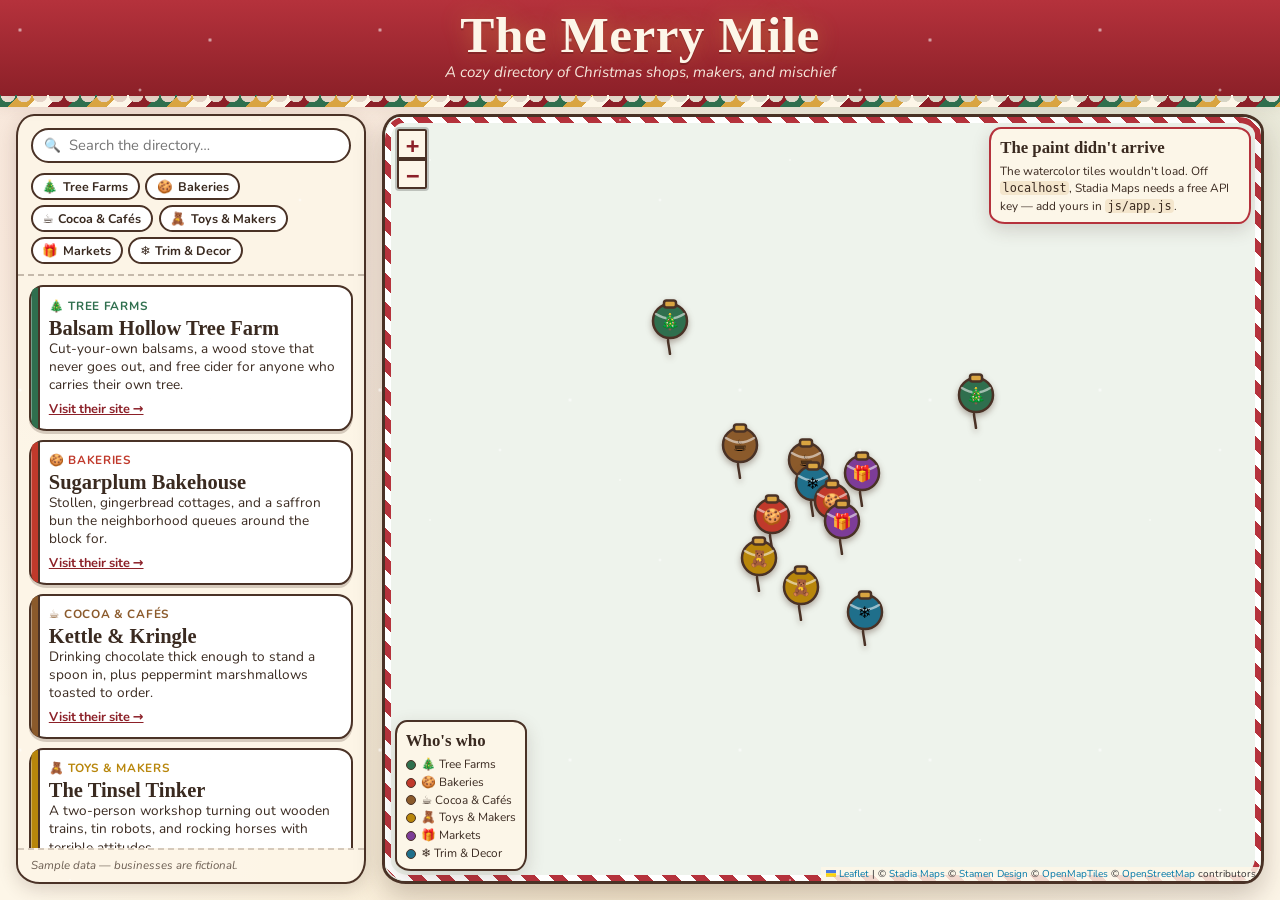
==== index.html @ 19cf841a "Add illustrated Leaflet map for the Christmas business directory A static, no-build site plotting ea" ====
<!DOCTYPE html>
<html lang="en">
<head>
  <meta charset="utf-8" />
  <meta name="viewport" content="width=device-width, initial-scale=1" />
  <title>The Merry Mile — Christmas Business Map</title>
  <meta name="description" content="An illustrated, hand-drawn map of local Christmas shops, bakeries, tree farms and makers." />

  <link rel="preconnect" href="https://fonts.googleapis.com" />
  <link rel="preconnect" href="https://fonts.gstatic.com" crossorigin />
  <link href="https://fonts.googleapis.com/css2?family=Mountains+of+Christmas:wght@400;700&family=Nunito:ital,wght@0,400;0,700;1,400&display=swap" rel="stylesheet" />

  <!-- Leaflet 1.9.4 is vendored in vendor/ so the map works offline and without a CDN. -->
  <link rel="stylesheet" href="vendor/leaflet/leaflet.css" />
  <link rel="stylesheet" href="css/styles.css" />
  <link rel="icon" href="data:image/svg+xml,<svg xmlns='http://www.w3.org/2000/svg' viewBox='0 0 100 100'><text y='.9em' font-size='90'>🎄</text></svg>" />
</head>
<body>
  <div class="snow" aria-hidden="true"></div>

  <header class="banner">
    <div class="banner__garland" aria-hidden="true"></div>
    <div class="banner__inner">
      <h1 class="banner__title" id="siteTitle">The Merry Mile</h1>
      <p class="banner__subtitle" id="siteSubtitle">A cozy directory of Christmas shops, makers, and mischief</p>
    </div>
  </header>

  <main class="layout">
    <aside class="sidebar" aria-label="Directory">
      <div class="sidebar__head">
        <label class="search" for="search">
          <span class="search__icon" aria-hidden="true">🔍</span>
          <input id="search" type="search" placeholder="Search the directory…" autocomplete="off" />
        </label>
        <div class="filters" id="filters" role="group" aria-label="Filter by category"></div>
      </div>
      <ul class="cards" id="cards"></ul>
      <p class="sidebar__note" id="sidebarNote"></p>
    </aside>

    <div class="map-frame">
      <div id="map" role="application" aria-label="Map of Christmas businesses"></div>
      <noscript><p class="noscript">This map needs JavaScript to unwrap itself. 🎁</p></noscript>
    </div>
  </main>

  <script src="vendor/leaflet/leaflet.js"></script>
  <script src="js/app.js"></script>
</body>
</html>
---- vendor/leaflet/leaflet.css ----
/* required styles */

.leaflet-pane,
.leaflet-tile,
.leaflet-marker-icon,
.leaflet-marker-shadow,
.leaflet-tile-container,
.leaflet-pane > svg,
.leaflet-pane > canvas,
.leaflet-zoom-box,
.leaflet-image-layer,
.leaflet-layer {
	position: absolute;
	left: 0;
	top: 0;
	}
.leaflet-container {
	overflow: hidden;
	}
.leaflet-tile,
.leaflet-marker-icon,
.leaflet-marker-shadow {
	-webkit-user-select: none;
	   -moz-user-select: none;
	        user-select: none;
	  -webkit-user-drag: none;
	}
/* Prevents IE11 from highlighting tiles in blue */
.leaflet-tile::selection {
	background: transparent;
}
/* Safari renders non-retina tile on retina better with this, but Chrome is worse */
.leaflet-safari .leaflet-tile {
	image-rendering: -webkit-optimize-contrast;
	}
/* hack that prevents hw layers "stretching" when loading new tiles */
.leaflet-safari .leaflet-tile-container {
	width: 1600px;
	height: 1600px;
	-webkit-transform-origin: 0 0;
	}
.leaflet-marker-icon,
.leaflet-marker-shadow {
	display: block;
	}
/* .leaflet-container svg: reset svg max-width decleration shipped in Joomla! (joomla.org) 3.x */
/* .leaflet-container img: map is broken in FF if you have max-width: 100% on tiles */
.leaflet-container .leaflet-overlay-pane svg {
	max-width: none !important;
	max-height: none !important;
	}
.leaflet-container .leaflet-marker-pane img,
.leaflet-container .leaflet-shadow-pane img,
.leaflet-container .leaflet-tile-pane img,
.leaflet-container img.leaflet-image-layer,
.leaflet-container .leaflet-tile {
	max-width: none !important;
	max-height: none !important;
	width: auto;
	padding: 0;
	}

.leaflet-container img.leaflet-tile {
	/* See: https://bugs.chromium.org/p/chromium/issues/detail?id=600120 */
	mix-blend-mode: plus-lighter;
}

.leaflet-container.leaflet-touch-zoom {
	-ms-touch-action: pan-x pan-y;
	touch-action: pan-x pan-y;
	}
.leaflet-container.leaflet-touch-drag {
	-ms-touch-action: pinch-zoom;
	/* Fallback for FF which doesn't support pinch-zoom */
	touch-action: none;
	touch-action: pinch-zoom;
}
.leaflet-container.leaflet-touch-drag.leaflet-touch-zoom {
	-ms-touch-action: none;
	touch-action: none;
}
.leaflet-container {
	-webkit-tap-highlight-color: transparent;
}
.leaflet-container a {
	-webkit-tap-highlight-color: rgba(51, 181, 229, 0.4);
}
.leaflet-tile {
	filter: inherit;
	visibility: hidden;
	}
.leaflet-tile-loaded {
	visibility: inherit;
	}
.leaflet-zoom-box {
	width: 0;
	height: 0;
	-moz-box-sizing: border-box;
	     box-sizing: border-box;
	z-index: 800;
	}
/* workaround for https://bugzilla.mozilla.org/show_bug.cgi?id=888319 */
.leaflet-overlay-pane svg {
	-moz-user-select: none;
	}

.leaflet-pane         { z-index: 400; }

.leaflet-tile-pane    { z-index: 200; }
.leaflet-overlay-pane { z-index: 400; }
.leaflet-shadow-pane  { z-index: 500; }
.leaflet-marker-pane  { z-index: 600; }
.leaflet-tooltip-pane   { z-index: 650; }
.leaflet-popup-pane   { z-index: 700; }

.leaflet-map-pane canvas { z-index: 100; }
.leaflet-map-pane svg    { z-index: 200; }

.leaflet-vml-shape {
	width: 1px;
	height: 1px;
	}
.lvml {
	behavior: url(#default#VML);
	display: inline-block;
	position: absolute;
	}


/* control positioning */

.leaflet-control {
	position: relative;
	z-index: 800;
	pointer-events: visiblePainted; /* IE 9-10 doesn't have auto */
	pointer-events: auto;
	}
.leaflet-top,
.leaflet-bottom {
	position: absolute;
	z-index: 1000;
	pointer-events: none;
	}
.leaflet-top {
	top: 0;
	}
.leaflet-right {
	right: 0;
	}
.leaflet-bottom {
	bottom: 0;
	}
.leaflet-left {
	left: 0;
	}
.leaflet-control {
	float: left;
	clear: both;
	}
.leaflet-right .leaflet-control {
	float: right;
	}
.leaflet-top .leaflet-control {
	margin-top: 10px;
	}
.leaflet-bottom .leaflet-control {
	margin-bottom: 10px;
	}
.leaflet-left .leaflet-control {
	margin-left: 10px;
	}
.leaflet-right .leaflet-control {
	margin-right: 10px;
	}


/* zoom and fade animations */

.leaflet-fade-anim .leaflet-popup {
	opacity: 0;
	-webkit-transition: opacity 0.2s linear;
	   -moz-transition: opacity 0.2s linear;
	        transition: opacity 0.2s linear;
	}
.leaflet-fade-anim .leaflet-map-pane .leaflet-popup {
	opacity: 1;
	}
.leaflet-zoom-animated {
	-webkit-transform-origin: 0 0;
	    -ms-transform-origin: 0 0;
	        transform-origin: 0 0;
	}
svg.leaflet-zoom-animated {
	will-change: transform;
}

.leaflet-zoom-anim .leaflet-zoom-animated {
	-webkit-transition: -webkit-transform 0.25s cubic-bezier(0,0,0.25,1);
	   -moz-transition:    -moz-transform 0.25s cubic-bezier(0,0,0.25,1);
	        transition:         transform 0.25s cubic-bezier(0,0,0.25,1);
	}
.leaflet-zoom-anim .leaflet-tile,
.leaflet-pan-anim .leaflet-tile {
	-webkit-transition: none;
	   -moz-transition: none;
	        transition: none;
	}

.leaflet-zoom-anim .leaflet-zoom-hide {
	visibility: hidden;
	}


/* cursors */

.leaflet-interactive {
	cursor: pointer;
	}
.leaflet-grab {
	cursor: -webkit-grab;
	cursor:    -moz-grab;
	cursor:         grab;
	}
.leaflet-crosshair,
.leaflet-crosshair .leaflet-interactive {
	cursor: crosshair;
	}
.leaflet-popup-pane,
.leaflet-control {
	cursor: auto;
	}
.leaflet-dragging .leaflet-grab,
.leaflet-dragging .leaflet-grab .leaflet-interactive,
.leaflet-dragging .leaflet-marker-draggable {
	cursor: move;
	cursor: -webkit-grabbing;
	cursor:    -moz-grabbing;
	cursor:         grabbing;
	}

/* marker & overlays interactivity */
.leaflet-marker-icon,
.leaflet-marker-shadow,
.leaflet-image-layer,
.leaflet-pane > svg path,
.leaflet-tile-container {
	pointer-events: none;
	}

.leaflet-marker-icon.leaflet-interactive,
.leaflet-image-layer.leaflet-interactive,
.leaflet-pane > svg path.leaflet-interactive,
svg.leaflet-image-layer.leaflet-interactive path {
	pointer-events: visiblePainted; /* IE 9-10 doesn't have auto */
	pointer-events: auto;
	}

/* visual tweaks */

.leaflet-container {
	background: #ddd;
	outline-offset: 1px;
	}
.leaflet-container a {
	color: #0078A8;
	}
.leaflet-zoom-box {
	border: 2px dotted #38f;
	background: rgba(255,255,255,0.5);
	}


/* general typography */
.leaflet-container {
	font-family: "Helvetica Neue", Arial, Helvetica, sans-serif;
	font-size: 12px;
	font-size: 0.75rem;
	line-height: 1.5;
	}


/* general toolbar styles */

.leaflet-bar {
	box-shadow: 0 1px 5px rgba(0,0,0,0.65);
	border-radius: 4px;
	}
.leaflet-bar a {
	background-color: #fff;
	border-bottom: 1px solid #ccc;
	width: 26px;
	height: 26px;
	line-height: 26px;
	display: block;
	text-align: center;
	text-decoration: none;
	color: black;
	}
.leaflet-bar a,
.leaflet-control-layers-toggle {
	background-position: 50% 50%;
	background-repeat: no-repeat;
	display: block;
	}
.leaflet-bar a:hover,
.leaflet-bar a:focus {
	background-color: #f4f4f4;
	}
.leaflet-bar a:first-child {
	border-top-left-radius: 4px;
	border-top-right-radius: 4px;
	}
.leaflet-bar a:last-child {
	border-bottom-left-radius: 4px;
	border-bottom-right-radius: 4px;
	border-bottom: none;
	}
.leaflet-bar a.leaflet-disabled {
	cursor: default;
	background-color: #f4f4f4;
	color: #bbb;
	}

.leaflet-touch .leaflet-bar a {
	width: 30px;
	height: 30px;
	line-height: 30px;
	}
.leaflet-touch .leaflet-bar a:first-child {
	border-top-left-radius: 2px;
	border-top-right-radius: 2px;
	}
.leaflet-touch .leaflet-bar a:last-child {
	border-bottom-left-radius: 2px;
	border-bottom-right-radius: 2px;
	}

/* zoom control */

.leaflet-control-zoom-in,
.leaflet-control-zoom-out {
	font: bold 18px 'Lucida Console', Monaco, monospace;
	text-indent: 1px;
	}

.leaflet-touch .leaflet-control-zoom-in, .leaflet-touch .leaflet-control-zoom-out  {
	font-size: 22px;
	}


/* layers control */

.leaflet-control-layers {
	box-shadow: 0 1px 5px rgba(0,0,0,0.4);
	background: #fff;
	border-radius: 5px;
	}
.leaflet-control-layers-toggle {
	background-image: url(images/layers.png);
	width: 36px;
	height: 36px;
	}
.leaflet-retina .leaflet-control-layers-toggle {
	background-image: url(images/layers-2x.png);
	background-size: 26px 26px;
	}
.leaflet-touch .leaflet-control-layers-toggle {
	width: 44px;
	height: 44px;
	}
.leaflet-control-layers .leaflet-control-layers-list,
.leaflet-control-layers-expanded .leaflet-control-layers-toggle {
	display: none;
	}
.leaflet-control-layers-expanded .leaflet-control-layers-list {
	display: block;
	position: relative;
	}
.leaflet-control-layers-expanded {
	padding: 6px 10px 6px 6px;
	color: #333;
	background: #fff;
	}
.leaflet-control-layers-scrollbar {
	overflow-y: scroll;
	overflow-x: hidden;
	padding-right: 5px;
	}
.leaflet-control-layers-selector {
	margin-top: 2px;
	position: relative;
	top: 1px;
	}
.leaflet-control-layers label {
	display: block;
	font-size: 13px;
	font-size: 1.08333em;
	}
.leaflet-control-layers-separator {
	height: 0;
	border-top: 1px solid #ddd;
	margin: 5px -10px 5px -6px;
	}

/* Default icon URLs */
.leaflet-default-icon-path { /* used only in path-guessing heuristic, see L.Icon.Default */
	background-image: url(images/marker-icon.png);
	}


/* attribution and scale controls */

.leaflet-container .leaflet-control-attribution {
	background: #fff;
	background: rgba(255, 255, 255, 0.8);
	margin: 0;
	}
.leaflet-control-attribution,
.leaflet-control-scale-line {
	padding: 0 5px;
	color: #333;
	line-height: 1.4;
	}
.leaflet-control-attribution a {
	text-decoration: none;
	}
.leaflet-control-attribution a:hover,
.leaflet-control-attribution a:focus {
	text-decoration: underline;
	}
.leaflet-attribution-flag {
	display: inline !important;
	vertical-align: baseline !important;
	width: 1em;
	height: 0.6669em;
	}
.leaflet-left .leaflet-control-scale {
	margin-left: 5px;
	}
.leaflet-bottom .leaflet-control-scale {
	margin-bottom: 5px;
	}
.leaflet-control-scale-line {
	border: 2px solid #777;
	border-top: none;
	line-height: 1.1;
	padding: 2px 5px 1px;
	white-space: nowrap;
	-moz-box-sizing: border-box;
	     box-sizing: border-box;
	background: rgba(255, 255, 255, 0.8);
	text-shadow: 1px 1px #fff;
	}
.leaflet-control-scale-line:not(:first-child) {
	border-top: 2px solid #777;
	border-bottom: none;
	margin-top: -2px;
	}
.leaflet-control-scale-line:not(:first-child):not(:last-child) {
	border-bottom: 2px solid #777;
	}

.leaflet-touch .leaflet-control-attribution,
.leaflet-touch .leaflet-control-layers,
.leaflet-touch .leaflet-bar {
	box-shadow: none;
	}
.leaflet-touch .leaflet-control-layers,
.leaflet-touch .leaflet-bar {
	border: 2px solid rgba(0,0,0,0.2);
	background-clip: padding-box;
	}


/* popup */

.leaflet-popup {
	position: absolute;
	text-align: center;
	margin-bottom: 20px;
	}
.leaflet-popup-content-wrapper {
	padding: 1px;
	text-align: left;
	border-radius: 12px;
	}
.leaflet-popup-content {
	margin: 13px 24px 13px 20px;
	line-height: 1.3;
	font-size: 13px;
	font-size: 1.08333em;
	min-height: 1px;
	}
.leaflet-popup-content p {
	margin: 17px 0;
	margin: 1.3em 0;
	}
.leaflet-popup-tip-container {
	width: 40px;
	height: 20px;
	position: absolute;
	left: 50%;
	margin-top: -1px;
	margin-left: -20px;
	overflow: hidden;
	pointer-events: none;
	}
.leaflet-popup-tip {
	width: 17px;
	height: 17px;
	padding: 1px;

	margin: -10px auto 0;
	pointer-events: auto;

	-webkit-transform: rotate(45deg);
	   -moz-transform: rotate(45deg);
	    -ms-transform: rotate(45deg);
	        transform: rotate(45deg);
	}
.leaflet-popup-content-wrapper,
.leaflet-popup-tip {
	background: white;
	color: #333;
	box-shadow: 0 3px 14px rgba(0,0,0,0.4);
	}
.leaflet-container a.leaflet-popup-close-button {
	position: absolute;
	top: 0;
	right: 0;
	border: none;
	text-align: center;
	width: 24px;
	height: 24px;
	font: 16px/24px Tahoma, Verdana, sans-serif;
	color: #757575;
	text-decoration: none;
	background: transparent;
	}
.leaflet-container a.leaflet-popup-close-button:hover,
.leaflet-container a.leaflet-popup-close-button:focus {
	color: #585858;
	}
.leaflet-popup-scrolled {
	overflow: auto;
	}

.leaflet-oldie .leaflet-popup-content-wrapper {
	-ms-zoom: 1;
	}
.leaflet-oldie .leaflet-popup-tip {
	width: 24px;
	margin: 0 auto;

	-ms-filter: "progid:DXImageTransform.Microsoft.Matrix(M11=0.70710678, M12=0.70710678, M21=-0.70710678, M22=0.70710678)";
	filter: progid:DXImageTransform.Microsoft.Matrix(M11=0.70710678, M12=0.70710678, M21=-0.70710678, M22=0.70710678);
	}

.leaflet-oldie .leaflet-control-zoom,
.leaflet-oldie .leaflet-control-layers,
.leaflet-oldie .leaflet-popup-content-wrapper,
.leaflet-oldie .leaflet-popup-tip {
	border: 1px solid #999;
	}


/* div icon */

.leaflet-div-icon {
	background: #fff;
	border: 1px solid #666;
	}


/* Tooltip */
/* Base styles for the element that has a tooltip */
.leaflet-tooltip {
	position: absolute;
	padding: 6px;
	background-color: #fff;
	border: 1px solid #fff;
	border-radius: 3px;
	color: #222;
	white-space: nowrap;
	-webkit-user-select: none;
	-moz-user-select: none;
	-ms-user-select: none;
	user-select: none;
	pointer-events: none;
	box-shadow: 0 1px 3px rgba(0,0,0,0.4);
	}
.leaflet-tooltip.leaflet-interactive {
	cursor: pointer;
	pointer-events: auto;
	}
.leaflet-tooltip-top:before,
.leaflet-tooltip-bottom:before,
.leaflet-tooltip-left:before,
.leaflet-tooltip-right:before {
	position: absolute;
	pointer-events: none;
	border: 6px solid transparent;
	background: transparent;
	content: "";
	}

/* Directions */

.leaflet-tooltip-bottom {
	margin-top: 6px;
}
.leaflet-tooltip-top {
	margin-top: -6px;
}
.leaflet-tooltip-bottom:before,
.leaflet-tooltip-top:before {
	left: 50%;
	margin-left: -6px;
	}
.leaflet-tooltip-top:before {
	bottom: 0;
	margin-bottom: -12px;
	border-top-color: #fff;
	}
.leaflet-tooltip-bottom:before {
	top: 0;
	margin-top: -12px;
	margin-left: -6px;
	border-bottom-color: #fff;
	}
.leaflet-tooltip-left {
	margin-left: -6px;
}
.leaflet-tooltip-right {
	margin-left: 6px;
}
.leaflet-tooltip-left:before,
.leaflet-tooltip-right:before {
	top: 50%;
	margin-top: -6px;
	}
.leaflet-tooltip-left:before {
	right: 0;
	margin-right: -12px;
	border-left-color: #fff;
	}
.leaflet-tooltip-right:before {
	left: 0;
	margin-left: -12px;
	border-right-color: #fff;
	}

/* Printing */

@media print {
	/* Prevent printers from removing background-images of controls. */
	.leaflet-control {
		-webkit-print-color-adjust: exact;
		print-color-adjust: exact;
		}
	}
---- css/styles.css ----
/* ---------------------------------------------------------------
   The Merry Mile — cozy, illustrated styling
   Palette: cranberry, spruce, gold, cocoa, and paper-white snow
   --------------------------------------------------------------- */

:root {
  --cranberry: #b5323c;
  --cranberry-deep: #8c2028;
  --spruce: #2f6f4e;
  --spruce-deep: #1f4c36;
  --gold: #d9a441;
  --cocoa: #4a3226;
  --parchment: #fdf6e8;
  --parchment-deep: #f4e6cd;
  --ink: #3a2a20;

  --shadow-soft: 0 6px 18px rgba(74, 50, 38, .18);
  --shadow-lift: 0 12px 28px rgba(74, 50, 38, .26);
  --radius-blob: 18px 22px 20px 24px / 22px 18px 24px 20px;

  --font-display: "Mountains of Christmas", "Comic Sans MS", cursive;
  --font-body: "Nunito", system-ui, -apple-system, "Segoe UI", sans-serif;
}

* { box-sizing: border-box; }

html, body {
  height: 100%;
  margin: 0;
}

body {
  font-family: var(--font-body);
  color: var(--ink);
  background-color: var(--parchment);
  /* faint paper grain + a soft holiday wash */
  background-image:
    radial-gradient(circle at 12% 18%, rgba(181, 50, 60, .10), transparent 42%),
    radial-gradient(circle at 88% 8%, rgba(47, 111, 78, .12), transparent 46%),
    radial-gradient(circle at 50% 100%, rgba(217, 164, 65, .14), transparent 55%);
  display: flex;
  flex-direction: column;
  overflow: hidden;
}

a { color: var(--cranberry-deep); }

/* ---------------------------- Snowfall ---------------------------- */

.snow {
  position: fixed;
  inset: 0;
  pointer-events: none;
  z-index: 900;
  opacity: .75;
  background-image:
    radial-gradient(2.5px 2.5px at 20px 30px, #fff, transparent),
    radial-gradient(2px 2px at 140px 90px, #fff, transparent),
    radial-gradient(1.5px 1.5px at 70px 160px, #fff, transparent),
    radial-gradient(2.5px 2.5px at 210px 40px, #fff, transparent),
    radial-gradient(2px 2px at 300px 200px, #fff, transparent),
    radial-gradient(1.5px 1.5px at 260px 120px, #fff, transparent);
  background-size: 360px 360px;
  animation: snowfall 22s linear infinite;
}

@keyframes snowfall {
  from { background-position: 0 -360px, 0 -360px, 0 -360px, 0 -360px, 0 -360px, 0 -360px; }
  to   { background-position: 40px 360px, -30px 360px, 20px 360px, -50px 360px, 15px 360px, -20px 360px; }
}

@media (prefers-reduced-motion: reduce) {
  .snow { animation: none; opacity: .4; }
}

/* ----------------------------- Banner ----------------------------- */

.banner {
  position: relative;
  flex: none;
  background: linear-gradient(180deg, var(--cranberry) 0%, var(--cranberry-deep) 100%);
  color: var(--parchment);
  box-shadow: var(--shadow-soft);
  z-index: 800;
}

/* a little string of bunting under the banner */
.banner__garland {
  position: absolute;
  left: 0; right: 0; bottom: -11px;
  height: 12px;
  background:
    repeating-linear-gradient(135deg,
      var(--spruce) 0 14px,
      var(--gold) 14px 28px,
      var(--parchment) 28px 42px,
      var(--cranberry-deep) 42px 56px);
  -webkit-mask-image: radial-gradient(circle at 8px 0, transparent 7px, #000 7.5px);
  mask-image: radial-gradient(circle at 8px 0, transparent 7px, #000 7.5px);
  -webkit-mask-size: 16px 12px;
  mask-size: 16px 12px;
}

.banner__inner {
  max-width: 1400px;
  margin: 0 auto;
  padding: .55rem 1.25rem .85rem;
  text-align: center;
}

.banner__title {
  font-family: var(--font-display);
  font-size: clamp(2rem, 4.5vw, 3.2rem);
  line-height: 1;
  margin: 0;
  letter-spacing: .5px;
  text-shadow: 0 2px 0 rgba(0, 0, 0, .18), 0 0 22px rgba(217, 164, 65, .45);
}

.banner__subtitle {
  margin: .15rem 0 0;
  font-size: .95rem;
  font-style: italic;
  opacity: .92;
}

/* ----------------------------- Layout ----------------------------- */

.layout {
  flex: 1 1 auto;
  min-height: 0;
  display: grid;
  grid-template-columns: minmax(280px, 350px) 1fr;
  gap: 1rem;
  padding: 1.1rem 1rem 1rem;
  max-width: 1400px;
  width: 100%;
  margin: 0 auto;
}

/* ----------------------------- Sidebar ---------------------------- */

.sidebar {
  min-height: 0;
  display: flex;
  flex-direction: column;
  background: rgba(253, 246, 232, .92);
  border: 2px solid var(--cocoa);
  border-radius: var(--radius-blob);
  box-shadow: var(--shadow-soft);
  overflow: hidden;
}

.sidebar__head {
  padding: .75rem .8rem .6rem;
  border-bottom: 2px dashed rgba(74, 50, 38, .3);
}

.search {
  display: flex;
  align-items: center;
  gap: .4rem;
  background: #fff;
  border: 2px solid var(--cocoa);
  border-radius: 999px;
  padding: .3rem .7rem;
}

.search__icon { font-size: .85rem; }

.search input {
  flex: 1;
  border: 0;
  outline: 0;
  font: inherit;
  font-size: .92rem;
  background: transparent;
  color: var(--ink);
}

.filters {
  display: flex;
  flex-wrap: wrap;
  gap: .35rem;
  margin-top: .6rem;
}

.chip {
  font: inherit;
  font-size: .78rem;
  font-weight: 700;
  cursor: pointer;
  border: 2px solid var(--cocoa);
  border-radius: 999px;
  padding: .18rem .6rem;
  background: #fff;
  color: var(--ink);
  display: inline-flex;
  align-items: center;
  gap: .3rem;
  transition: transform .12s ease, background-color .12s ease, color .12s ease;
}

.chip:hover { transform: translateY(-1px) rotate(-1deg); }
.chip[aria-pressed="true"] { color: #fff; background: var(--chip-color, var(--spruce)); }
.chip:focus-visible { outline: 3px solid var(--gold); outline-offset: 2px; }

/* Directory cards */

.cards {
  list-style: none;
  margin: 0;
  padding: .6rem .7rem 1rem;
  overflow-y: auto;
  flex: 1 1 auto;
  scrollbar-color: var(--cranberry) transparent;
}

.card {
  position: relative;
  background: #fff;
  border: 2px solid var(--cocoa);
  border-radius: 14px 16px 14px 18px / 16px 14px 18px 14px;
  padding: .55rem .7rem .6rem 1.1rem;
  margin-bottom: .55rem;
  cursor: pointer;
  box-shadow: 0 3px 0 rgba(74, 50, 38, .22);
  transition: transform .14s ease, box-shadow .14s ease;
}

.card::before {
  content: "";
  position: absolute;
  left: 0; top: 0; bottom: 0;
  width: 7px;
  background: var(--card-color, var(--spruce));
  border-right: 2px solid var(--cocoa);
  border-radius: 12px 0 0 14px;
}

.card:hover,
.card.is-active {
  transform: translate(-1px, -2px) rotate(-.4deg);
  box-shadow: 0 6px 0 rgba(74, 50, 38, .22);
}

.card.is-active { background: var(--parchment-deep); }

.card__name {
  font-family: var(--font-display);
  font-size: 1.28rem;
  line-height: 1.1;
  margin: 0;
}

.card__meta {
  font-size: .74rem;
  text-transform: uppercase;
  letter-spacing: .06em;
  font-weight: 700;
  color: var(--card-color, var(--spruce));
  margin: .1rem 0 .2rem;
}

.card__blurb {
  margin: 0;
  font-size: .85rem;
  line-height: 1.35;
}

.card__link {
  display: inline-block;
  margin-top: .35rem;
  font-size: .8rem;
  font-weight: 700;
}

.cards__empty {
  text-align: center;
  font-style: italic;
  padding: 1.5rem .5rem;
  opacity: .7;
}

.sidebar__note {
  flex: none;
  margin: 0;
  padding: .45rem .8rem .55rem;
  border-top: 2px dashed rgba(74, 50, 38, .3);
  font-size: .72rem;
  font-style: italic;
  opacity: .75;
}

/* ---------------------------- Map frame --------------------------- */

.map-frame {
  position: relative;
  min-height: 0;
  border: 3px solid var(--cocoa);
  border-radius: var(--radius-blob);
  box-shadow: var(--shadow-lift);
  overflow: hidden;
  background: #e8f0ea;
}

/* candy-cane rope around the map */
.map-frame::after {
  content: "";
  position: absolute;
  inset: 0;
  pointer-events: none;
  z-index: 500;
  border-radius: inherit;
  box-shadow: inset 0 0 0 6px transparent;
  border: 6px solid transparent;
  background:
    repeating-linear-gradient(45deg,
      var(--cranberry) 0 10px,
      #fff 10px 20px) border-box;
  -webkit-mask:
    linear-gradient(#000 0 0) padding-box,
    linear-gradient(#000 0 0);
  -webkit-mask-composite: xor;
  mask-composite: exclude;
}

#map {
  position: absolute;
  inset: 0;
  background: #eef3ec;
}

.noscript {
  position: absolute;
  inset: 0;
  display: grid;
  place-content: center;
  font-family: var(--font-display);
  font-size: 1.6rem;
}

/* ------------------------------ Pins ------------------------------ */

.pin {
  background: none !important;
  border: 0 !important;
}

.pin__svg {
  display: block;
  filter: drop-shadow(0 3px 3px rgba(74, 50, 38, .4));
  transform-origin: 50% 100%;
  transition: transform .16s cubic-bezier(.34, 1.56, .64, 1);
}

.pin:hover .pin__svg,
.pin.is-active .pin__svg {
  transform: scale(1.18) translateY(-2px);
}

.pin.is-active .pin__svg {
  animation: jingle .5s ease-in-out;
}

@keyframes jingle {
  0%, 100% { transform: scale(1.18) translateY(-2px) rotate(0); }
  25%      { transform: scale(1.18) translateY(-4px) rotate(-7deg); }
  75%      { transform: scale(1.18) translateY(-4px) rotate(7deg); }
}

@media (prefers-reduced-motion: reduce) {
  .pin__svg { transition: none; }
  .pin.is-active .pin__svg { animation: none; }
}

.pin.is-dimmed { opacity: .25; filter: grayscale(.6); }

/* --------------------------- Hover card --------------------------- */

.leaflet-popup.merry-popup .leaflet-popup-content-wrapper {
  background: var(--parchment);
  color: var(--ink);
  border: 2.5px solid var(--cocoa);
  border-radius: 16px 20px 16px 22px / 20px 16px 22px 16px;
  box-shadow: var(--shadow-lift);
  padding: 0;
}

.leaflet-popup.merry-popup .leaflet-popup-content {
  margin: 0;
  width: 250px !important;
  padding: .65rem .8rem .7rem;
}

.leaflet-popup.merry-popup .leaflet-popup-tip {
  background: var(--parchment);
  border: 2.5px solid var(--cocoa);
  box-shadow: none;
}

.leaflet-popup.merry-popup a.leaflet-popup-close-button { display: none; }

.pop__ribbon {
  display: inline-flex;
  align-items: center;
  gap: .3rem;
  font-size: .68rem;
  font-weight: 700;
  letter-spacing: .07em;
  text-transform: uppercase;
  color: #fff;
  background: var(--pop-color, var(--spruce));
  border: 2px solid var(--cocoa);
  border-radius: 999px;
  padding: .05rem .5rem;
  margin-bottom: .25rem;
}

.pop__name {
  font-family: var(--font-display);
  font-size: 1.45rem;
  line-height: 1.05;
  margin: 0 0 .15rem;
}

.pop__blurb {
  margin: 0;
  font-size: .87rem;
  line-height: 1.4;
}

.pop__details {
  margin: .4rem 0 0;
  font-size: .76rem;
  opacity: .8;
  display: flex;
  flex-direction: column;
  gap: .1rem;
}

.leaflet-container a.pop__link {
  display: inline-block;
  margin-top: .5rem;
  font-family: var(--font-display);
  font-size: 1.05rem;
  font-weight: 700;
  text-decoration: none;
  color: #fff;
  background: var(--cranberry);
  border: 2px solid var(--cocoa);
  border-radius: 999px;
  padding: .1rem .75rem .18rem;
  box-shadow: 0 3px 0 rgba(74, 50, 38, .3);
}

.leaflet-container a.pop__link:hover {
  background: var(--spruce);
  transform: translateY(-1px);
}

.leaflet-container a.pop__link:focus-visible { outline: 3px solid var(--gold); outline-offset: 2px; }

/* ------------------------ Leaflet chrome trim ---------------------- */

.leaflet-container { font-family: var(--font-body); }

.leaflet-control-zoom a {
  background: var(--parchment) !important;
  color: var(--cranberry-deep) !important;
  border: 2px solid var(--cocoa) !important;
  font-weight: 700;
}

.leaflet-control-zoom a:hover { background: var(--parchment-deep) !important; }

.leaflet-control-attribution {
  background: rgba(253, 246, 232, .85) !important;
  font-size: 10px;
}

.map-legend {
  background: rgba(253, 246, 232, .93);
  border: 2px solid var(--cocoa);
  border-radius: 12px 14px 12px 16px / 14px 12px 16px 12px;
  box-shadow: var(--shadow-soft);
  padding: .4rem .55rem;
  font-size: .74rem;
  line-height: 1.5;
}

.map-legend h2 {
  font-family: var(--font-display);
  font-size: 1.05rem;
  margin: 0 0 .15rem;
}

.map-legend li {
  list-style: none;
  display: flex;
  align-items: center;
  gap: .35rem;
}

.map-legend ul { margin: 0; padding: 0; }

.map-legend .swatch {
  width: 10px;
  height: 10px;
  border-radius: 50%;
  border: 1.5px solid var(--cocoa);
  background: var(--swatch, var(--spruce));
}

/* ---------------------------- Responsive --------------------------- */

@media (max-width: 860px) {
  body { overflow: auto; }

  .layout {
    grid-template-columns: 1fr;
    padding: 1rem .7rem;
  }

  .map-frame { height: 60vh; min-height: 340px; }

  .sidebar { max-height: 60vh; }
}

.tile-warning {
  max-width: 17rem;
  border-color: var(--cranberry);
}

.tile-warning code {
  background: var(--parchment-deep);
  border-radius: 4px;
  padding: 0 .2em;
}
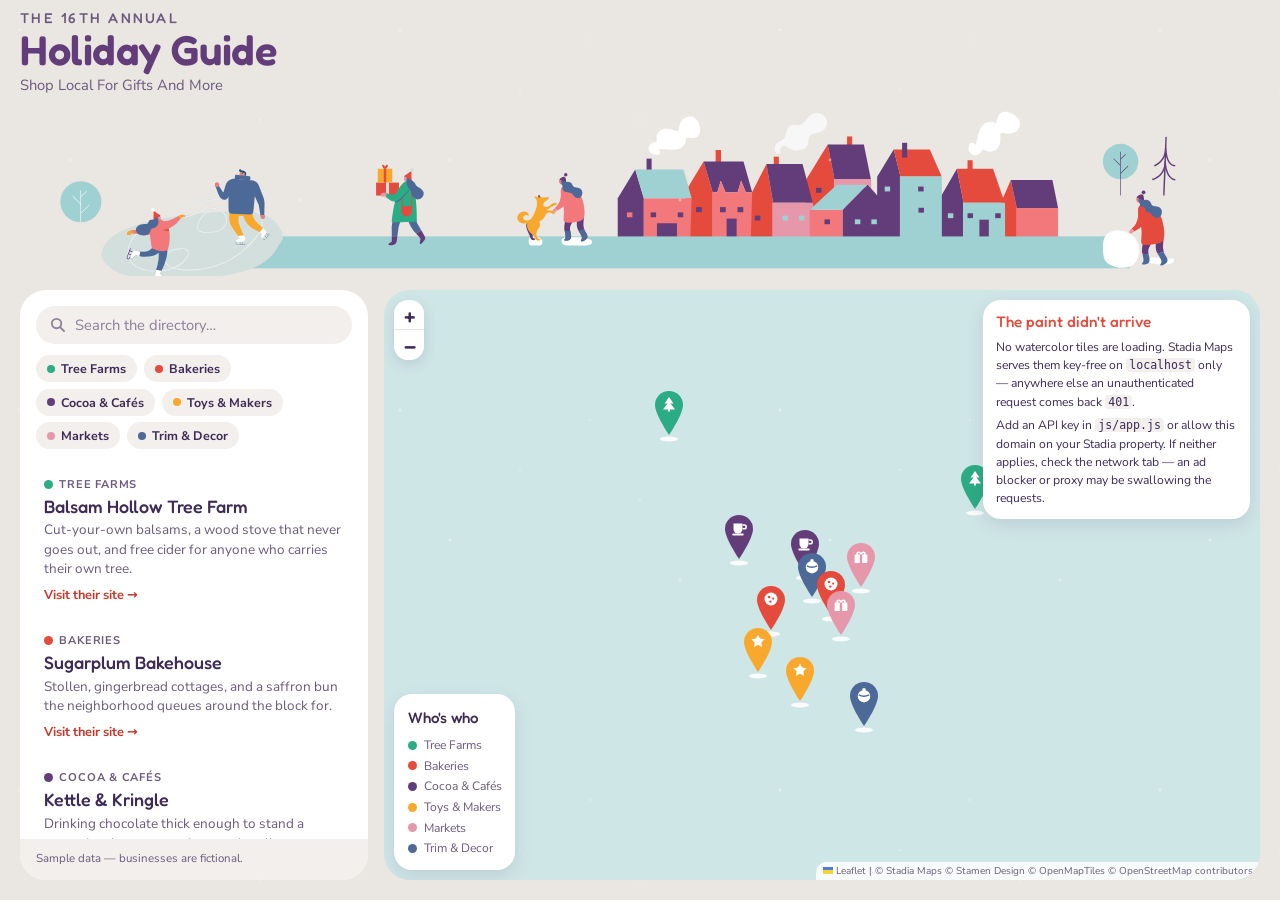
==== commit b9c56812: "Restyle in flat vector, use the header artwork, rename to Holiday Guide Rebuilds the interface aroun" ====
--- a/index.html
+++ b/index.html
@@ -3,26 +3,28 @@
 <head>
   <meta charset="utf-8" />
   <meta name="viewport" content="width=device-width, initial-scale=1" />
-  <title>The Merry Mile — Christmas Business Map</title>
-  <meta name="description" content="An illustrated, hand-drawn map of local Christmas shops, bakeries, tree farms and makers." />
+  <title>The 16th Annual Holiday Guide</title>
+  <meta name="description" content="A flat-illustrated map of local Christmas shops, bakeries, tree farms and makers." />
 
-  <link rel="preconnect" href="https://fonts.googleapis.com" />
-  <link rel="preconnect" href="https://fonts.gstatic.com" crossorigin />
-  <link href="https://fonts.googleapis.com/css2?family=Mountains+of+Christmas:wght@400;700&family=Nunito:ital,wght@0,400;0,700;1,400&display=swap" rel="stylesheet" />
-
-  <!-- Leaflet 1.9.4 is vendored in vendor/ so the map works offline and without a CDN. -->
+  <!-- Leaflet 1.9.4 and the typefaces are vendored so the map works offline and without a CDN. -->
   <link rel="stylesheet" href="vendor/leaflet/leaflet.css" />
   <link rel="stylesheet" href="css/styles.css" />
-  <link rel="icon" href="data:image/svg+xml,<svg xmlns='http://www.w3.org/2000/svg' viewBox='0 0 100 100'><text y='.9em' font-size='90'>🎄</text></svg>" />
+  <link rel="icon" href="data:image/svg+xml,<svg xmlns='http://www.w3.org/2000/svg' viewBox='0 0 32 32'><circle cx='16' cy='13' r='9' fill='%23e54b3c'/><rect x='15' y='20' width='2' height='9' fill='%23633d7a'/></svg>" />
 </head>
 <body>
   <div class="snow" aria-hidden="true"></div>
 
   <header class="banner">
-    <div class="banner__garland" aria-hidden="true"></div>
     <div class="banner__inner">
-      <h1 class="banner__title" id="siteTitle">The Merry Mile</h1>
-      <p class="banner__subtitle" id="siteSubtitle">A cozy directory of Christmas shops, makers, and mischief</p>
+      <h1 class="banner__title" id="siteTitle">
+        <span class="banner__lead" id="siteTitleLead">The 16th Annual</span>
+        <span class="banner__main" id="siteTitleMain">Holiday Guide</span>
+      </h1>
+      <p class="banner__subtitle" id="siteSubtitle">Shop Local For Gifts And More</p>
+    </div>
+
+    <div class="banner__scene">
+      <img src="assets/holiday-header2.svg" alt="" aria-hidden="true" width="2062" height="385" />
     </div>
   </header>
 
@@ -30,7 +32,10 @@
     <aside class="sidebar" aria-label="Directory">
       <div class="sidebar__head">
         <label class="search" for="search">
-          <span class="search__icon" aria-hidden="true">🔍</span>
+          <svg class="search__icon" viewBox="0 0 16 16" fill="none" aria-hidden="true">
+            <circle cx="7" cy="7" r="5" stroke="currentColor" stroke-width="2" />
+            <path d="M11 11l4 4" stroke="currentColor" stroke-width="2" stroke-linecap="round" />
+          </svg>
           <input id="search" type="search" placeholder="Search the directory…" autocomplete="off" />
         </label>
         <div class="filters" id="filters" role="group" aria-label="Filter by category"></div>
@@ -41,7 +46,7 @@
 
     <div class="map-frame">
       <div id="map" role="application" aria-label="Map of Christmas businesses"></div>
-      <noscript><p class="noscript">This map needs JavaScript to unwrap itself. 🎁</p></noscript>
+      <noscript><p class="noscript">This map needs JavaScript to unwrap itself.</p></noscript>
     </div>
   </main>
 
--- a/css/styles.css
+++ b/css/styles.css
@@ -1,49 +1,83 @@
 /* ---------------------------------------------------------------
-   The Merry Mile — cozy, illustrated styling
-   Palette: cranberry, spruce, gold, cocoa, and paper-white snow
+   The Merry Mile — flat illustrated styling
+   Modelled on a flat-vector winter scene: warm greige ground,
+   deep-purple ink, coral / teal / mint / gold accents, no outlines,
+   no gradients, no drop shadows.
    --------------------------------------------------------------- */
 
+@font-face {
+  font-family: "Fredoka";
+  src: url("../vendor/fonts/fredoka-latin-500-normal.woff2") format("woff2");
+  font-weight: 500;
+  font-display: swap;
+}
+
+@font-face {
+  font-family: "Fredoka";
+  src: url("../vendor/fonts/fredoka-latin-600-normal.woff2") format("woff2");
+  font-weight: 600;
+  font-display: swap;
+}
+
+@font-face {
+  font-family: "Nunito Sans";
+  src: url("../vendor/fonts/nunito-sans-latin-400-normal.woff2") format("woff2");
+  font-weight: 400;
+  font-display: swap;
+}
+
+@font-face {
+  font-family: "Nunito Sans";
+  src: url("../vendor/fonts/nunito-sans-latin-700-normal.woff2") format("woff2");
+  font-weight: 700;
+  font-display: swap;
+}
+
 :root {
-  --cranberry: #b5323c;
-  --cranberry-deep: #8c2028;
-  --spruce: #2f6f4e;
-  --spruce-deep: #1f4c36;
-  --gold: #d9a441;
-  --cocoa: #4a3226;
-  --parchment: #fdf6e8;
-  --parchment-deep: #f4e6cd;
-  --ink: #3a2a20;
-
-  --shadow-soft: 0 6px 18px rgba(74, 50, 38, .18);
-  --shadow-lift: 0 12px 28px rgba(74, 50, 38, .26);
-  --radius-blob: 18px 22px 20px 24px / 22px 18px 24px 20px;
-
-  --font-display: "Mountains of Christmas", "Comic Sans MS", cursive;
-  --font-body: "Nunito", system-ui, -apple-system, "Segoe UI", sans-serif;
+  /* ground + ink */
+  --greige: #eae6e2;        /* the artwork's own ground colour */
+  --greige-warm: #f2efec;
+  --paper: #ffffff;
+  --ink: #3e2a56;
+  --ink-soft: #6b5a7c;
+
+  /* the scene palette */
+  --coral: #e54b3c;
+  --pink: #e697aa;
+  --salmon: #f3787b;
+  --purple: #633d7a;
+  --teal: #9fd0d2;
+  --teal-mid: #7cc4c8;
+  --pale-sage: #d3dfdd;
+  --mint: #cfe6e7;
+  --green: #2cac84;
+  --gold: #f8a92d;
+  --navy: #4d6998;
+  --deep-blue: #24536f;
+  --coral-text: #c33a2c;   /* AA-safe coral for text on white */
+
+  --radius-lg: 26px;
+  --radius-md: 18px;
+  --radius-sm: 12px;
+
+  --font-display: "Fredoka", ui-rounded, "Segoe UI", system-ui, sans-serif;
+  --font-body: "Nunito Sans", system-ui, -apple-system, "Segoe UI", sans-serif;
 }
 
 * { box-sizing: border-box; }
 
-html, body {
-  height: 100%;
-  margin: 0;
-}
+html, body { height: 100%; margin: 0; }
 
 body {
   font-family: var(--font-body);
   color: var(--ink);
-  background-color: var(--parchment);
-  /* faint paper grain + a soft holiday wash */
-  background-image:
-    radial-gradient(circle at 12% 18%, rgba(181, 50, 60, .10), transparent 42%),
-    radial-gradient(circle at 88% 8%, rgba(47, 111, 78, .12), transparent 46%),
-    radial-gradient(circle at 50% 100%, rgba(217, 164, 65, .14), transparent 55%);
+  background: var(--greige);
   display: flex;
   flex-direction: column;
   overflow: hidden;
 }
 
-a { color: var(--cranberry-deep); }
+a { color: var(--coral-text); }
 
 /* ---------------------------- Snowfall ---------------------------- */
 
@@ -52,25 +86,25 @@
   inset: 0;
   pointer-events: none;
   z-index: 900;
-  opacity: .75;
+  opacity: .55;
   background-image:
-    radial-gradient(2.5px 2.5px at 20px 30px, #fff, transparent),
-    radial-gradient(2px 2px at 140px 90px, #fff, transparent),
-    radial-gradient(1.5px 1.5px at 70px 160px, #fff, transparent),
-    radial-gradient(2.5px 2.5px at 210px 40px, #fff, transparent),
+    radial-gradient(2px 2px at 20px 30px, #fff, transparent),
+    radial-gradient(1.5px 1.5px at 140px 90px, #fff, transparent),
+    radial-gradient(2px 2px at 70px 160px, #fff, transparent),
+    radial-gradient(1.5px 1.5px at 210px 40px, #fff, transparent),
     radial-gradient(2px 2px at 300px 200px, #fff, transparent),
     radial-gradient(1.5px 1.5px at 260px 120px, #fff, transparent);
-  background-size: 360px 360px;
-  animation: snowfall 22s linear infinite;
+  background-size: 380px 380px;
+  animation: snowfall 26s linear infinite;
 }
 
 @keyframes snowfall {
-  from { background-position: 0 -360px, 0 -360px, 0 -360px, 0 -360px, 0 -360px, 0 -360px; }
-  to   { background-position: 40px 360px, -30px 360px, 20px 360px, -50px 360px, 15px 360px, -20px 360px; }
+  from { background-position: 0 -380px, 0 -380px, 0 -380px, 0 -380px, 0 -380px, 0 -380px; }
+  to   { background-position: 30px 380px, -25px 380px, 15px 380px, -40px 380px, 10px 380px, -15px 380px; }
 }
 
 @media (prefers-reduced-motion: reduce) {
-  .snow { animation: none; opacity: .4; }
+  .snow { animation: none; opacity: .3; }
 }
 
 /* ----------------------------- Banner ----------------------------- */
@@ -78,50 +112,69 @@
 .banner {
   position: relative;
   flex: none;
-  background: linear-gradient(180deg, var(--cranberry) 0%, var(--cranberry-deep) 100%);
-  color: var(--parchment);
-  box-shadow: var(--shadow-soft);
+  background: var(--greige);
+  color: var(--ink);
   z-index: 800;
-}
-
-/* a little string of bunting under the banner */
-.banner__garland {
-  position: absolute;
-  left: 0; right: 0; bottom: -11px;
-  height: 12px;
-  background:
-    repeating-linear-gradient(135deg,
-      var(--spruce) 0 14px,
-      var(--gold) 14px 28px,
-      var(--parchment) 28px 42px,
-      var(--cranberry-deep) 42px 56px);
-  -webkit-mask-image: radial-gradient(circle at 8px 0, transparent 7px, #000 7.5px);
-  mask-image: radial-gradient(circle at 8px 0, transparent 7px, #000 7.5px);
-  -webkit-mask-size: 16px 12px;
-  mask-size: 16px 12px;
+  padding: .7rem 0 0;
 }
 
 .banner__inner {
   max-width: 1400px;
   margin: 0 auto;
-  padding: .55rem 1.25rem .85rem;
-  text-align: center;
+  padding: 0 1.25rem;
 }
 
 .banner__title {
   font-family: var(--font-display);
-  font-size: clamp(2rem, 4.5vw, 3.2rem);
+  font-size: clamp(1.7rem, 3.4vw, 2.6rem);
   line-height: 1;
   margin: 0;
-  letter-spacing: .5px;
-  text-shadow: 0 2px 0 rgba(0, 0, 0, .18), 0 0 22px rgba(217, 164, 65, .45);
+  color: var(--purple);
+}
+
+/* "The 16th Annual" rides above the name at a fraction of its size */
+.banner__lead {
+  display: block;
+  font-size: .34em;
+  font-weight: 500;
+  letter-spacing: .16em;
+  text-transform: uppercase;
+  color: var(--ink-soft);
+  margin-bottom: .28em;
+}
+
+.banner__main {
+  display: block;
+  font-weight: 600;
+  letter-spacing: -.01em;
 }
 
 .banner__subtitle {
-  margin: .15rem 0 0;
-  font-size: .95rem;
-  font-style: italic;
-  opacity: .92;
+  margin: .25rem 0 0;
+  font-size: .92rem;
+  color: var(--ink-soft);
+}
+
+/* the illustrated band; the artwork's own ground colour matches --greige,
+   so it blends into the page rather than sitting in a box */
+.banner__scene {
+  width: 100%;
+  /* The artwork's drawn content occupies a fixed slice of its width
+     (~12.7%), so sizing the band in vw keeps every figure, chimney and
+     skate fully visible at any width instead of clipping them. The extra
+     0.9vw keeps a little of the file's headroom under the title. */
+  height: clamp(88px, 13.6vw, 262px);
+  margin-top: .45rem;
+}
+
+.banner__scene img {
+  display: block;
+  width: 100%;
+  height: 100%;
+  object-fit: cover;
+  /* trims the empty headroom and footer the file carries, keeping the
+     drawn band centred */
+  object-position: 50% 57%;
 }
 
 /* ----------------------------- Layout ----------------------------- */
@@ -130,9 +183,9 @@
   flex: 1 1 auto;
   min-height: 0;
   display: grid;
-  grid-template-columns: minmax(280px, 350px) 1fr;
+  grid-template-columns: minmax(280px, 348px) 1fr;
   gap: 1rem;
-  padding: 1.1rem 1rem 1rem;
+  padding: .85rem 1.25rem 1.25rem;
   max-width: 1400px;
   width: 100%;
   margin: 0 auto;
@@ -144,29 +197,30 @@
   min-height: 0;
   display: flex;
   flex-direction: column;
-  background: rgba(253, 246, 232, .92);
-  border: 2px solid var(--cocoa);
-  border-radius: var(--radius-blob);
-  box-shadow: var(--shadow-soft);
+  background: var(--paper);
+  border-radius: var(--radius-lg);
   overflow: hidden;
 }
 
 .sidebar__head {
-  padding: .75rem .8rem .6rem;
-  border-bottom: 2px dashed rgba(74, 50, 38, .3);
+  padding: 1rem 1rem .8rem;
 }
 
 .search {
   display: flex;
   align-items: center;
-  gap: .4rem;
-  background: #fff;
-  border: 2px solid var(--cocoa);
+  gap: .5rem;
+  background: var(--greige-warm);
   border-radius: 999px;
-  padding: .3rem .7rem;
-}
-
-.search__icon { font-size: .85rem; }
+  padding: .5rem .9rem;
+}
+
+.search__icon {
+  width: 15px;
+  height: 15px;
+  flex: none;
+  opacity: .55;
+}
 
 .search input {
   flex: 1;
@@ -178,11 +232,13 @@
   color: var(--ink);
 }
 
+.search input::placeholder { color: var(--ink-soft); opacity: .75; }
+
 .filters {
   display: flex;
   flex-wrap: wrap;
-  gap: .35rem;
-  margin-top: .6rem;
+  gap: .4rem;
+  margin-top: .7rem;
 }
 
 .chip {
@@ -190,106 +246,118 @@
   font-size: .78rem;
   font-weight: 700;
   cursor: pointer;
-  border: 2px solid var(--cocoa);
+  border: 0;
   border-radius: 999px;
-  padding: .18rem .6rem;
-  background: #fff;
+  padding: .32rem .7rem;
+  background: var(--greige-warm);
   color: var(--ink);
   display: inline-flex;
   align-items: center;
-  gap: .3rem;
-  transition: transform .12s ease, background-color .12s ease, color .12s ease;
-}
-
-.chip:hover { transform: translateY(-1px) rotate(-1deg); }
-.chip[aria-pressed="true"] { color: #fff; background: var(--chip-color, var(--spruce)); }
-.chip:focus-visible { outline: 3px solid var(--gold); outline-offset: 2px; }
+  gap: .38rem;
+  transition: background-color .14s ease, color .14s ease;
+}
+
+.chip__dot {
+  width: 8px;
+  height: 8px;
+  border-radius: 50%;
+  background: var(--chip-color, var(--green));
+  flex: none;
+}
+
+.chip:hover { background: var(--mint); }
+
+.chip[aria-pressed="true"] {
+  background: var(--ink);
+  color: #fff;
+}
+
+.chip:focus-visible { outline: 2px solid var(--ink); outline-offset: 2px; }
 
 /* Directory cards */
 
 .cards {
   list-style: none;
   margin: 0;
-  padding: .6rem .7rem 1rem;
+  padding: .2rem .7rem 1rem;
   overflow-y: auto;
   flex: 1 1 auto;
-  scrollbar-color: var(--cranberry) transparent;
+  scrollbar-color: var(--teal-mid) transparent;
 }
 
 .card {
   position: relative;
-  background: #fff;
-  border: 2px solid var(--cocoa);
-  border-radius: 14px 16px 14px 18px / 16px 14px 18px 14px;
-  padding: .55rem .7rem .6rem 1.1rem;
-  margin-bottom: .55rem;
+  background: var(--paper);
+  border-radius: var(--radius-md);
+  padding: .7rem .8rem .75rem;
+  margin-bottom: .3rem;
   cursor: pointer;
-  box-shadow: 0 3px 0 rgba(74, 50, 38, .22);
-  transition: transform .14s ease, box-shadow .14s ease;
-}
-
-.card::before {
-  content: "";
-  position: absolute;
-  left: 0; top: 0; bottom: 0;
-  width: 7px;
-  background: var(--card-color, var(--spruce));
-  border-right: 2px solid var(--cocoa);
-  border-radius: 12px 0 0 14px;
+  transition: background-color .14s ease;
 }
 
 .card:hover,
-.card.is-active {
-  transform: translate(-1px, -2px) rotate(-.4deg);
-  box-shadow: 0 6px 0 rgba(74, 50, 38, .22);
-}
-
-.card.is-active { background: var(--parchment-deep); }
+.card.is-active { background: var(--greige-warm); }
+
+.card__meta {
+  display: flex;
+  align-items: center;
+  gap: .4rem;
+  font-size: .7rem;
+  text-transform: uppercase;
+  letter-spacing: .07em;
+  font-weight: 700;
+  color: var(--ink-soft);
+  margin: 0 0 .25rem;
+}
+
+.card__dot {
+  width: 9px;
+  height: 9px;
+  border-radius: 50%;
+  background: var(--card-color, var(--green));
+  flex: none;
+}
 
 .card__name {
   font-family: var(--font-display);
-  font-size: 1.28rem;
-  line-height: 1.1;
-  margin: 0;
-}
-
-.card__meta {
-  font-size: .74rem;
-  text-transform: uppercase;
-  letter-spacing: .06em;
-  font-weight: 700;
-  color: var(--card-color, var(--spruce));
-  margin: .1rem 0 .2rem;
+  font-weight: 500;
+  font-size: 1.12rem;
+  line-height: 1.2;
+  margin: 0 0 .2rem;
+  color: var(--ink);
 }
 
 .card__blurb {
   margin: 0;
-  font-size: .85rem;
-  line-height: 1.35;
+  font-size: .845rem;
+  line-height: 1.45;
+  color: var(--ink-soft);
 }
 
 .card__link {
   display: inline-block;
-  margin-top: .35rem;
+  margin-top: .45rem;
   font-size: .8rem;
   font-weight: 700;
-}
+  color: var(--coral-text);
+  text-decoration: none;
+}
+
+.card__link:hover { text-decoration: underline; }
 
 .cards__empty {
   text-align: center;
-  font-style: italic;
-  padding: 1.5rem .5rem;
-  opacity: .7;
+  padding: 2rem .5rem;
+  color: var(--ink-soft);
 }
 
 .sidebar__note {
   flex: none;
   margin: 0;
-  padding: .45rem .8rem .55rem;
-  border-top: 2px dashed rgba(74, 50, 38, .3);
+  padding: .7rem 1rem .85rem;
+  background: var(--greige-warm);
   font-size: .72rem;
-  font-style: italic;
-  opacity: .75;
+  color: var(--ink-soft);
 }
 
 /* ---------------------------- Map frame --------------------------- */
@@ -297,39 +365,20 @@
 .map-frame {
   position: relative;
   min-height: 0;
-  border: 3px solid var(--cocoa);
-  border-radius: var(--radius-blob);
-  box-shadow: var(--shadow-lift);
+  border-radius: var(--radius-lg);
   overflow: hidden;
-  background: #e8f0ea;
-}
-
-/* candy-cane rope around the map */
-.map-frame::after {
-  content: "";
-  position: absolute;
-  inset: 0;
-  pointer-events: none;
-  z-index: 500;
-  border-radius: inherit;
-  box-shadow: inset 0 0 0 6px transparent;
-  border: 6px solid transparent;
-  background:
-    repeating-linear-gradient(45deg,
-      var(--cranberry) 0 10px,
-      #fff 10px 20px) border-box;
-  -webkit-mask:
-    linear-gradient(#000 0 0) padding-box,
-    linear-gradient(#000 0 0);
-  -webkit-mask-composite: xor;
-  mask-composite: exclude;
+  background: var(--mint);
 }
 
 #map {
   position: absolute;
   inset: 0;
-  background: #eef3ec;
-}
+  background: var(--mint);
+}
+
+/* Nudges the painterly tiles toward the flat palette so they sit with
+   the rest of the page. Delete this rule for untouched watercolor. */
+.leaflet-tile-pane { filter: saturate(.82) contrast(.94) brightness(1.04); }
 
 .noscript {
   position: absolute;
@@ -337,7 +386,8 @@
   display: grid;
   place-content: center;
   font-family: var(--font-display);
-  font-size: 1.6rem;
+  font-size: 1.3rem;
+  color: var(--ink);
 }
 
 /* ------------------------------ Pins ------------------------------ */
@@ -349,24 +399,18 @@
 
 .pin__svg {
   display: block;
-  filter: drop-shadow(0 3px 3px rgba(74, 50, 38, .4));
   transform-origin: 50% 100%;
   transition: transform .16s cubic-bezier(.34, 1.56, .64, 1);
 }
 
 .pin:hover .pin__svg,
-.pin.is-active .pin__svg {
-  transform: scale(1.18) translateY(-2px);
-}
-
-.pin.is-active .pin__svg {
-  animation: jingle .5s ease-in-out;
-}
-
-@keyframes jingle {
-  0%, 100% { transform: scale(1.18) translateY(-2px) rotate(0); }
-  25%      { transform: scale(1.18) translateY(-4px) rotate(-7deg); }
-  75%      { transform: scale(1.18) translateY(-4px) rotate(7deg); }
+.pin.is-active .pin__svg { transform: scale(1.16) translateY(-2px); }
+
+.pin.is-active .pin__svg { animation: hop .45s ease-in-out; }
+
+@keyframes hop {
+  0%, 100% { transform: scale(1.16) translateY(-2px); }
+  40%      { transform: scale(1.16) translateY(-7px); }
 }
 
 @media (prefers-reduced-motion: reduce) {
@@ -374,28 +418,24 @@
   .pin.is-active .pin__svg { animation: none; }
 }
 
-.pin.is-dimmed { opacity: .25; filter: grayscale(.6); }
-
 /* --------------------------- Hover card --------------------------- */
 
 .leaflet-popup.merry-popup .leaflet-popup-content-wrapper {
-  background: var(--parchment);
-  color: var(--ink);
-  border: 2.5px solid var(--cocoa);
-  border-radius: 16px 20px 16px 22px / 20px 16px 22px 16px;
-  box-shadow: var(--shadow-lift);
+  background: var(--paper);
+  color: var(--ink);
+  border-radius: 20px;
+  box-shadow: 0 8px 24px rgba(62, 42, 86, .13);
   padding: 0;
 }
 
 .leaflet-popup.merry-popup .leaflet-popup-content {
   margin: 0;
-  width: 250px !important;
-  padding: .65rem .8rem .7rem;
+  width: 252px !important;
+  padding: .85rem .95rem .9rem;
 }
 
 .leaflet-popup.merry-popup .leaflet-popup-tip {
-  background: var(--parchment);
-  border: 2.5px solid var(--cocoa);
+  background: var(--paper);
   box-shadow: none;
 }
 
@@ -404,112 +444,157 @@
 .pop__ribbon {
   display: inline-flex;
   align-items: center;
-  gap: .3rem;
+  gap: .4rem;
   font-size: .68rem;
   font-weight: 700;
   letter-spacing: .07em;
   text-transform: uppercase;
-  color: #fff;
-  background: var(--pop-color, var(--spruce));
-  border: 2px solid var(--cocoa);
-  border-radius: 999px;
-  padding: .05rem .5rem;
-  margin-bottom: .25rem;
+  color: var(--ink-soft);
+  margin-bottom: .3rem;
+}
+
+.pop__dot {
+  width: 9px;
+  height: 9px;
+  border-radius: 50%;
+  background: var(--pop-color, var(--green));
+  flex: none;
 }
 
 .pop__name {
   font-family: var(--font-display);
-  font-size: 1.45rem;
-  line-height: 1.05;
-  margin: 0 0 .15rem;
+  font-weight: 500;
+  font-size: 1.3rem;
+  line-height: 1.15;
+  margin: 0 0 .25rem;
+  color: var(--ink);
 }
 
 .pop__blurb {
   margin: 0;
-  font-size: .87rem;
-  line-height: 1.4;
+  font-size: .855rem;
+  line-height: 1.45;
+  color: var(--ink-soft);
 }
 
 .pop__details {
-  margin: .4rem 0 0;
-  font-size: .76rem;
-  opacity: .8;
+  margin: .55rem 0 0;
+  font-size: .78rem;
+  color: var(--ink-soft);
   display: flex;
   flex-direction: column;
-  gap: .1rem;
-}
+  gap: .18rem;
+}
+
+.pop__details span {
+  display: flex;
+  align-items: center;
+  gap: .4rem;
+}
+
+.pop__details svg { flex: none; opacity: .6; }
 
 .leaflet-container a.pop__link {
   display: inline-block;
-  margin-top: .5rem;
-  font-family: var(--font-display);
-  font-size: 1.05rem;
+  margin-top: .7rem;
+  font-family: var(--font-body);
+  font-size: .82rem;
   font-weight: 700;
   text-decoration: none;
   color: #fff;
-  background: var(--cranberry);
-  border: 2px solid var(--cocoa);
+  /* deep purple rather than the category colour: gold and pink can't carry
+     white label text at this size */
+  background: var(--ink);
   border-radius: 999px;
-  padding: .1rem .75rem .18rem;
-  box-shadow: 0 3px 0 rgba(74, 50, 38, .3);
-}
-
-.leaflet-container a.pop__link:hover {
-  background: var(--spruce);
-  transform: translateY(-1px);
-}
-
-.leaflet-container a.pop__link:focus-visible { outline: 3px solid var(--gold); outline-offset: 2px; }
+  padding: .4rem .95rem;
+  transition: filter .14s ease;
+}
+
+.leaflet-container a.pop__link:hover { filter: brightness(.92); }
+
+.leaflet-container a.pop__link:focus-visible { outline: 2px solid var(--ink); outline-offset: 2px; }
 
 /* ------------------------ Leaflet chrome trim ---------------------- */
 
 .leaflet-container { font-family: var(--font-body); }
 
+.leaflet-control-zoom {
+  border: 0 !important;
+  box-shadow: 0 4px 14px rgba(62, 42, 86, .14) !important;
+  border-radius: 14px !important;
+  overflow: hidden;
+}
+
 .leaflet-control-zoom a {
-  background: var(--parchment) !important;
-  color: var(--cranberry-deep) !important;
-  border: 2px solid var(--cocoa) !important;
-  font-weight: 700;
-}
-
-.leaflet-control-zoom a:hover { background: var(--parchment-deep) !important; }
+  background: var(--paper) !important;
+  color: var(--ink) !important;
+  border: 0 !important;
+  border-bottom: 1px solid var(--greige) !important;
+  font-weight: 500;
+  font-family: var(--font-display);
+}
+
+.leaflet-control-zoom a:last-child { border-bottom: 0 !important; }
+.leaflet-control-zoom a:hover { background: var(--greige-warm) !important; }
 
 .leaflet-control-attribution {
-  background: rgba(253, 246, 232, .85) !important;
+  background: rgba(255, 255, 255, .82) !important;
+  color: var(--ink-soft) !important;
   font-size: 10px;
-}
+  border-radius: 10px 0 0 0;
+  padding: 2px 7px !important;
+}
+
+.leaflet-control-attribution a { color: var(--ink-soft) !important; }
 
 .map-legend {
-  background: rgba(253, 246, 232, .93);
-  border: 2px solid var(--cocoa);
-  border-radius: 12px 14px 12px 16px / 14px 12px 16px 12px;
-  box-shadow: var(--shadow-soft);
-  padding: .4rem .55rem;
-  font-size: .74rem;
-  line-height: 1.5;
+  background: var(--paper);
+  border-radius: var(--radius-md);
+  box-shadow: 0 6px 18px rgba(62, 42, 86, .12);
+  padding: .7rem .85rem;
+  font-size: .76rem;
+  line-height: 1.7;
+  color: var(--ink);
 }
 
 .map-legend h2 {
   font-family: var(--font-display);
-  font-size: 1.05rem;
-  margin: 0 0 .15rem;
-}
+  font-weight: 500;
+  font-size: .95rem;
+  margin: 0 0 .25rem;
+  color: var(--ink);
+}
+
+.map-legend ul { margin: 0; padding: 0; }
 
 .map-legend li {
   list-style: none;
   display: flex;
   align-items: center;
-  gap: .35rem;
-}
-
-.map-legend ul { margin: 0; padding: 0; }
+  gap: .45rem;
+  color: var(--ink-soft);
+}
 
 .map-legend .swatch {
-  width: 10px;
-  height: 10px;
+  width: 9px;
+  height: 9px;
   border-radius: 50%;
-  border: 1.5px solid var(--cocoa);
-  background: var(--swatch, var(--spruce));
+  background: var(--swatch, var(--green));
+  flex: none;
+}
+
+.tile-warning {
+  max-width: 17rem;
+  line-height: 1.5;
+}
+
+.tile-warning h2 { color: var(--coral); }
+
+.tile-warning code {
+  background: var(--greige-warm);
+  border-radius: 4px;
+  padding: 0 .25em;
+  font-size: .95em;
 }
 
 /* ---------------------------- Responsive --------------------------- */
@@ -519,21 +604,26 @@
 
   .layout {
     grid-template-columns: 1fr;
-    padding: 1rem .7rem;
+    padding: .75rem .8rem 1rem;
+    /* stop the grid shrinking to the leftover viewport height: stacked, it
+       should take its content height and let the page scroll instead */
+    flex: 0 0 auto;
+    min-height: auto;
   }
 
-  .map-frame { height: 60vh; min-height: 340px; }
-
-  .sidebar { max-height: 60vh; }
-}
-
-.tile-warning {
-  max-width: 17rem;
-  border-color: var(--cranberry);
-}
-
-.tile-warning code {
-  background: var(--parchment-deep);
-  border-radius: 4px;
-  padding: 0 .2em;
-}
+  .banner { padding: .75rem 0 0; }
+  .banner__inner { padding: 0 1rem; }
+  .banner__scene { height: 88px; }
+
+  .map-frame { height: 58vh; min-height: 330px; }
+
+  /* Stacked on narrow screens the sidebar has no fixed height to scroll
+     inside, so let the list flow and the page itself scroll — otherwise the
+     flex column collapses the card area to nothing. */
+  .sidebar { max-height: none; }
+
+  .cards {
+    flex: 0 0 auto;
+    overflow: visible;
+  }
+}
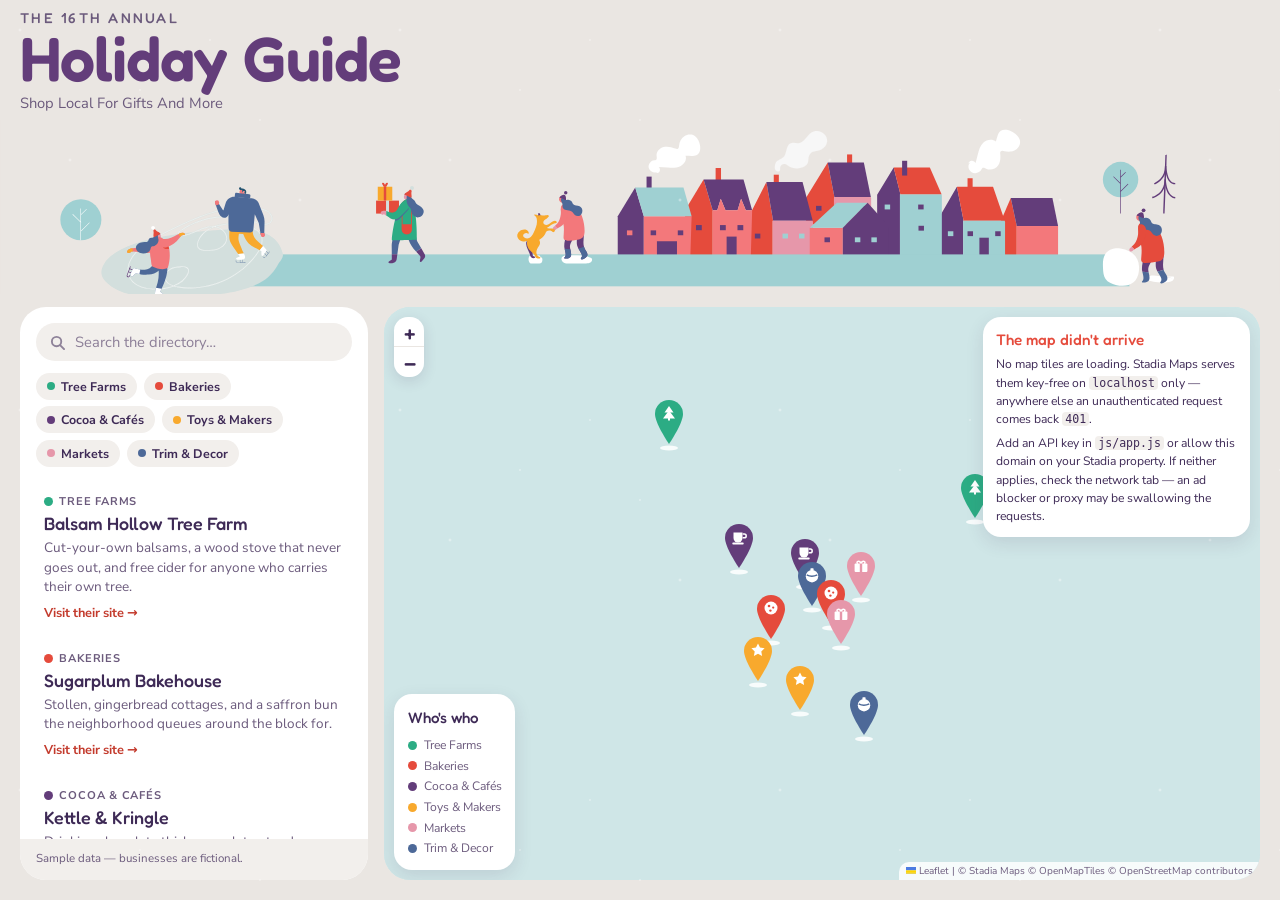
==== commit f49e6dbd: "Update index.html" ====
--- a/index.html
+++ b/index.html
@@ -4,7 +4,7 @@
   <meta charset="utf-8" />
   <meta name="viewport" content="width=device-width, initial-scale=1" />
   <title>The 16th Annual Holiday Guide</title>
-  <meta name="description" content="A flat-illustrated map of local Christmas shops, bakeries, tree farms and makers." />
+  <meta name="description" content="Map of Richmond, VA  Christmas shops, bakeries, tree farms and makers." />
 
   <!-- Leaflet 1.9.4 and the typefaces are vendored so the map works offline and without a CDN. -->
   <link rel="stylesheet" href="vendor/leaflet/leaflet.css" />
--- a/css/styles.css
+++ b/css/styles.css
@@ -145,8 +145,10 @@
 
 .banner__main {
   display: block;
+  font-size: 1.5em;
   font-weight: 600;
-  letter-spacing: -.01em;
+  line-height: .95;
+  letter-spacing: -.015em;
 }
 
 .banner__subtitle {
@@ -375,10 +377,6 @@
   inset: 0;
   background: var(--mint);
 }
-
-/* Nudges the painterly tiles toward the flat palette so they sit with
-   the rest of the page. Delete this rule for untouched watercolor. */
-.leaflet-tile-pane { filter: saturate(.82) contrast(.94) brightness(1.04); }
 
 .noscript {
   position: absolute;
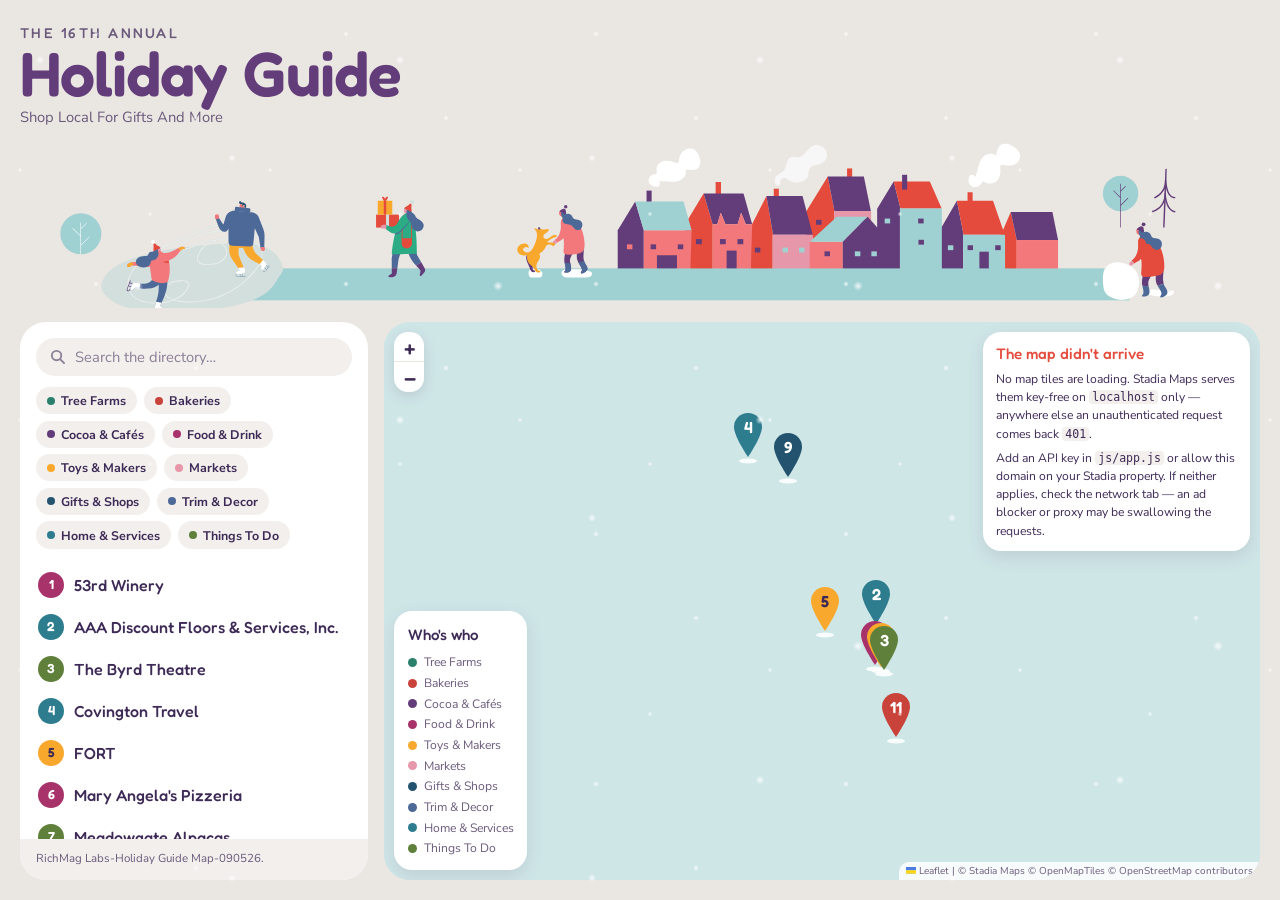
==== commit 6fdea90e: "Wrap the mobile legend, guarantee one popup at a time, fix card cropping Three fixes, plus the mobil" ====
--- a/index.html
+++ b/index.html
@@ -48,7 +48,21 @@
       <div id="map" role="application" aria-label="Map of Christmas businesses"></div>
       <noscript><p class="noscript">This map needs JavaScript to unwrap itself.</p></noscript>
     </div>
+
+    <!-- Mobile only: the on-map legend corner is hidden below 860px (it was
+         covering a chunk of a small map), and this runs the same key
+         underneath instead, wrapping to as many lines as it needs. Desktop
+         keeps the on-map legend. -->
+    <div class="legend-strip" id="legendStrip" role="list" aria-label="Category legend"></div>
   </main>
+
+  <button type="button" id="backToTop" class="back-to-top">
+    <svg viewBox="0 0 16 16" fill="none" aria-hidden="true">
+      <path d="M8 12.5V3.5M8 3.5L3.5 8M8 3.5L12.5 8" stroke="currentColor" stroke-width="1.6"
+            stroke-linecap="round" stroke-linejoin="round" />
+    </svg>
+    Back to list
+  </button>
 
   <script src="vendor/leaflet/leaflet.js"></script>
   <script src="js/app.js"></script>
--- a/css/styles.css
+++ b/css/styles.css
@@ -23,6 +23,13 @@
   font-family: "Nunito Sans";
   src: url("../vendor/fonts/nunito-sans-latin-400-normal.woff2") format("woff2");
   font-weight: 400;
+  font-display: swap;
+}
+
+@font-face {
+  font-family: "Nunito Sans";
+  src: url("../vendor/fonts/nunito-sans-latin-500-normal.woff2") format("woff2");
+  font-weight: 500;
   font-display: swap;
 }
 
@@ -86,25 +93,35 @@
   inset: 0;
   pointer-events: none;
   z-index: 900;
-  opacity: .55;
+  opacity: .8;
   background-image:
-    radial-gradient(2px 2px at 20px 30px, #fff, transparent),
-    radial-gradient(1.5px 1.5px at 140px 90px, #fff, transparent),
-    radial-gradient(2px 2px at 70px 160px, #fff, transparent),
-    radial-gradient(1.5px 1.5px at 210px 40px, #fff, transparent),
-    radial-gradient(2px 2px at 300px 200px, #fff, transparent),
-    radial-gradient(1.5px 1.5px at 260px 120px, #fff, transparent);
-  background-size: 380px 380px;
-  animation: snowfall 26s linear infinite;
-}
-
+    radial-gradient(4.5px 4.5px at 40px 60px, #fff, transparent),
+    radial-gradient(4.0px 4.0px at 232px 158px, #fff, transparent),
+    radial-gradient(5.0px 5.0px at 138px 286px, #fff, transparent),
+    radial-gradient(3.0px 3.0px at 96px 34px, #fff, transparent),
+    radial-gradient(2.5px 2.5px at 20px 170px, #fff, transparent),
+    radial-gradient(3.0px 3.0px at 196px 118px, #fff, transparent),
+    radial-gradient(2.5px 2.5px at 150px 214px, #fff, transparent);
+  background-size:
+    360px 360px,
+    360px 360px,
+    360px 360px,
+    250px 250px,
+    250px 250px,
+    250px 250px,
+    250px 250px;
+  animation: snowfall 30s linear infinite;
+}
+
+/* Each layer shifts by a whole number of tiles per cycle so the loop has no
+   visible jump; the nearer, larger dots cover more ground per pass. */
 @keyframes snowfall {
-  from { background-position: 0 -380px, 0 -380px, 0 -380px, 0 -380px, 0 -380px, 0 -380px; }
-  to   { background-position: 30px 380px, -25px 380px, 15px 380px, -40px 380px, 10px 380px, -15px 380px; }
+  from { background-position: 0 0, 0 0, 0 0, 0 0, 0 0, 0 0, 0 0; }
+  to   { background-position: 360px 720px, 360px 720px, 360px 720px, -250px 500px, -250px 500px, -250px 500px, -250px 500px; }
 }
 
 @media (prefers-reduced-motion: reduce) {
-  .snow { animation: none; opacity: .3; }
+  .snow { animation: none; opacity: .55; }
 }
 
 /* ----------------------------- Banner ----------------------------- */
@@ -115,7 +132,7 @@
   background: var(--greige);
   color: var(--ink);
   z-index: 800;
-  padding: .7rem 0 0;
+  padding: 1.6rem 0 0;
 }
 
 .banner__inner {
@@ -281,18 +298,20 @@
 .cards {
   list-style: none;
   margin: 0;
-  padding: .2rem .7rem 1rem;
+  padding: .2rem .6rem 1rem;
   overflow-y: auto;
   flex: 1 1 auto;
   scrollbar-color: var(--teal-mid) transparent;
 }
 
 .card {
-  position: relative;
+  display: flex;
+  align-items: center;
+  gap: .6rem;
   background: var(--paper);
-  border-radius: var(--radius-md);
-  padding: .7rem .8rem .75rem;
-  margin-bottom: .3rem;
+  border-radius: var(--radius-sm);
+  padding: .45rem .55rem;
+  margin-bottom: .1rem;
   cursor: pointer;
   transition: background-color .14s ease;
 }
@@ -300,52 +319,28 @@
 .card:hover,
 .card.is-active { background: var(--greige-warm); }
 
-.card__meta {
-  display: flex;
-  align-items: center;
-  gap: .4rem;
-  font-size: .7rem;
-  text-transform: uppercase;
-  letter-spacing: .07em;
-  font-weight: 700;
-  color: var(--ink-soft);
-  margin: 0 0 .25rem;
-}
-
-.card__dot {
-  width: 9px;
-  height: 9px;
+.card__num {
+  flex: none;
+  width: 26px;
+  height: 26px;
   border-radius: 50%;
   background: var(--card-color, var(--green));
-  flex: none;
+  color: var(--card-ink, #fff);
+  font-family: var(--font-display);
+  font-weight: 600;
+  font-size: .82rem;
+  line-height: 1;
+  display: grid;
+  place-items: center;
 }
 
 .card__name {
   font-family: var(--font-display);
   font-weight: 500;
-  font-size: 1.12rem;
-  line-height: 1.2;
-  margin: 0 0 .2rem;
-  color: var(--ink);
-}
-
-.card__blurb {
-  margin: 0;
-  font-size: .845rem;
-  line-height: 1.45;
-  color: var(--ink-soft);
-}
-
-.card__link {
-  display: inline-block;
-  margin-top: .45rem;
-  font-size: .8rem;
-  font-weight: 700;
-  color: var(--coral-text);
-  text-decoration: none;
-}
-
-.card__link:hover { text-decoration: underline; }
+  font-size: 1rem;
+  line-height: 1.25;
+  color: var(--ink);
+}
 
 .cards__empty {
   text-align: center;
@@ -451,12 +446,17 @@
   margin-bottom: .3rem;
 }
 
-.pop__dot {
-  width: 9px;
-  height: 9px;
+.pop__num {
+  flex: none;
+  width: 20px;
+  height: 20px;
   border-radius: 50%;
-  background: var(--pop-color, var(--green));
-  flex: none;
+  font-family: var(--font-display);
+  font-weight: 600;
+  font-size: .72rem;
+  line-height: 1;
+  display: grid;
+  place-items: center;
 }
 
 .pop__name {
@@ -476,21 +476,30 @@
 }
 
 .pop__details {
-  margin: .55rem 0 0;
-  font-size: .78rem;
+  margin: .65rem 0 0;
+  font-size: .855rem;      /* matches the blurb; medium weight carries the emphasis */
+  font-weight: 500;
+  line-height: 1.4;
   color: var(--ink-soft);
   display: flex;
   flex-direction: column;
-  gap: .18rem;
+  gap: .25rem;
 }
 
 .pop__details span {
   display: flex;
-  align-items: center;
-  gap: .4rem;
-}
-
-.pop__details svg { flex: none; opacity: .6; }
+  align-items: flex-start;   /* keep the icon on the first line when text wraps */
+  gap: .42rem;
+}
+
+.pop__details svg { flex: none; opacity: .6; margin-top: .2em; }
+
+.leaflet-container a.pop__phone {
+  color: inherit;
+  text-decoration: none;
+}
+
+.leaflet-container a.pop__phone:hover { text-decoration: underline; }
 
 .leaflet-container a.pop__link {
   display: inline-block;
@@ -573,7 +582,8 @@
   color: var(--ink-soft);
 }
 
-.map-legend .swatch {
+/* shared by the on-map legend and the mobile legend strip below */
+.swatch {
   width: 9px;
   height: 9px;
   border-radius: 50%;
@@ -581,6 +591,35 @@
   flex: none;
 }
 
+/* Mobile-only legend, replacing the on-map corner box. Wraps to as many
+   lines as it needs rather than scrolling, so every category is visible at
+   once. Hidden above 860px — see the media query at the bottom for its
+   mobile styling. */
+.legend-strip {
+  display: none;
+}
+
+/* Plain dot + label, matching the desktop on-map legend's own type and
+   swatch size exactly — this is that same list turned sideways, not another
+   chip. No pill background or shadow; entries are told apart by the row's
+   gap alone, the way lines in the desktop list are told apart by wrapping. */
+.legend-item {
+  flex: none;
+  display: inline-flex;
+  align-items: center;
+  gap: .45rem;
+  font-size: .76rem;
+  color: var(--ink-soft);
+  white-space: nowrap;
+}
+
+/* Fixed "back to list" button. Only ever shown on mobile — see the media
+   query — where the sidebar and map are far apart in the scroll and a click
+   on a business needs a quick way back. */
+.back-to-top {
+  display: none;
+}
+
 .tile-warning {
   max-width: 17rem;
   line-height: 1.5;
@@ -602,18 +641,25 @@
 
   .layout {
     grid-template-columns: 1fr;
-    padding: .75rem .8rem 1rem;
+    /* extra bottom padding clears the fixed "back to list" button — without
+       it the button sits on top of the legend strip, the last thing on the
+       page */
+    padding: .75rem .8rem 4.5rem;
     /* stop the grid shrinking to the leftover viewport height: stacked, it
        should take its content height and let the page scroll instead */
     flex: 0 0 auto;
     min-height: auto;
   }
 
-  .banner { padding: .75rem 0 0; }
+  .banner { padding: 1.1rem 0 0; }
   .banner__inner { padding: 0 1rem; }
   .banner__scene { height: 88px; }
 
-  .map-frame { height: 58vh; min-height: 330px; }
+  /* Tall enough that a full popup card (address + hours + phone can run to
+     ~440px) fits without the map's rounded-corner clip cutting it off —
+     mobile already scrolls the page, so there's no fixed-viewport limit
+     working against this the way there is on desktop. */
+  .map-frame { height: 72vh; min-height: 460px; }
 
   /* Stacked on narrow screens the sidebar has no fixed height to scroll
      inside, so let the list flow and the page itself scroll — otherwise the
@@ -624,4 +670,57 @@
     flex: 0 0 auto;
     overflow: visible;
   }
-}
+
+  /* The on-map legend corner covers a real chunk of a phone-sized map —
+     hide it and run the same key horizontally underneath instead. */
+  .map-legend { display: none; }
+
+  /* The category chips repeat what the legend strip now shows right below
+     the map, so they're dropped here to shorten the list you scroll past to
+     reach it. Typing a category name into search still narrows by it. */
+  .filters { display: none; }
+
+  .legend-strip {
+    display: flex;
+    flex-wrap: wrap;
+    row-gap: .5rem;
+    column-gap: 1.1rem;
+    padding: .7rem .2rem 0;
+  }
+
+  .back-to-top {
+    display: inline-flex;
+    align-items: center;
+    gap: .4rem;
+    position: fixed;
+    right: 1rem;
+    bottom: 1rem;
+    z-index: 1000;
+    border: 0;
+    border-radius: 999px;
+    padding: .55rem 1rem;
+    background: var(--ink);
+    color: #fff;
+    font-family: var(--font-body);
+    font-size: .82rem;
+    font-weight: 700;
+    box-shadow: 0 6px 18px rgba(62, 42, 86, .3);
+    cursor: pointer;
+    opacity: 0;
+    transform: translateY(8px);
+    pointer-events: none;
+    transition: opacity .18s ease, transform .18s ease;
+  }
+
+  .back-to-top svg { width: 14px; height: 14px; flex: none; }
+
+  .back-to-top.is-visible {
+    opacity: 1;
+    transform: translateY(0);
+    pointer-events: auto;
+  }
+}
+
+@media (max-width: 860px) and (prefers-reduced-motion: reduce) {
+  .back-to-top { transition: none; }
+}
